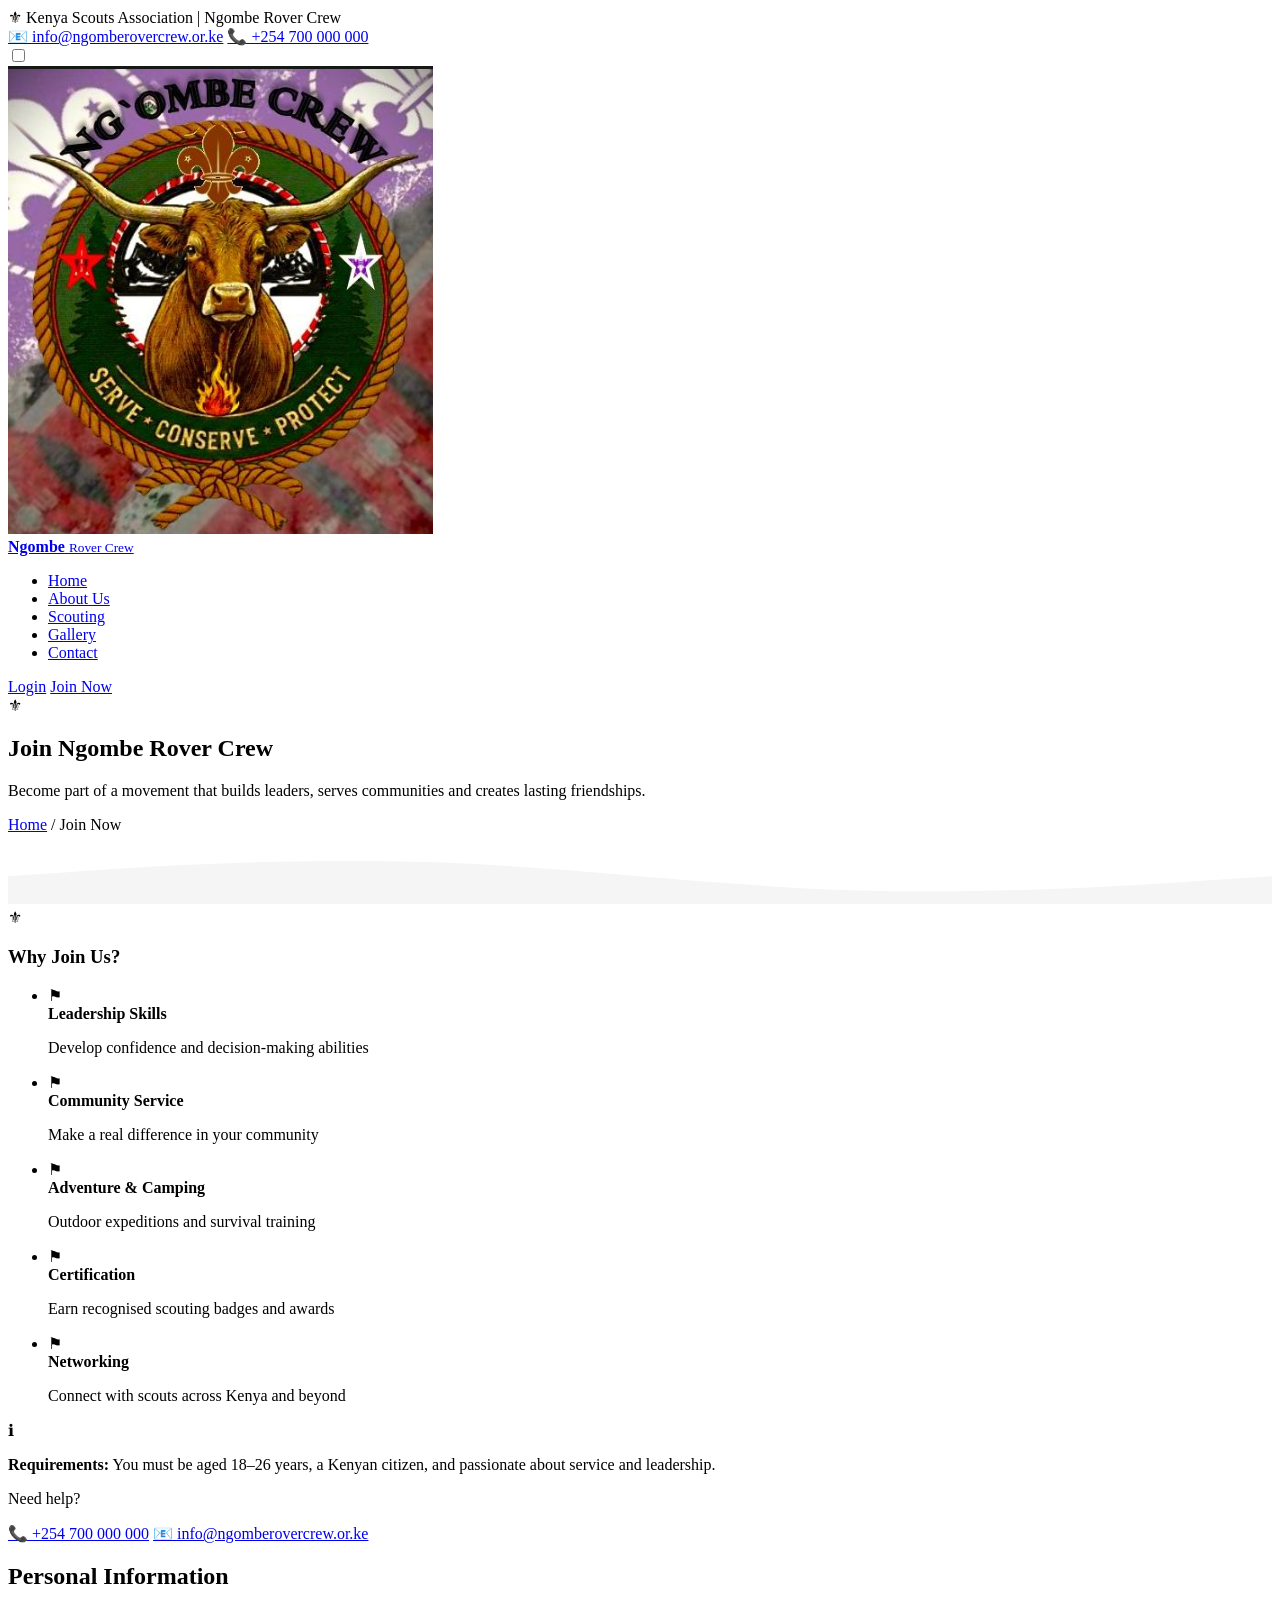
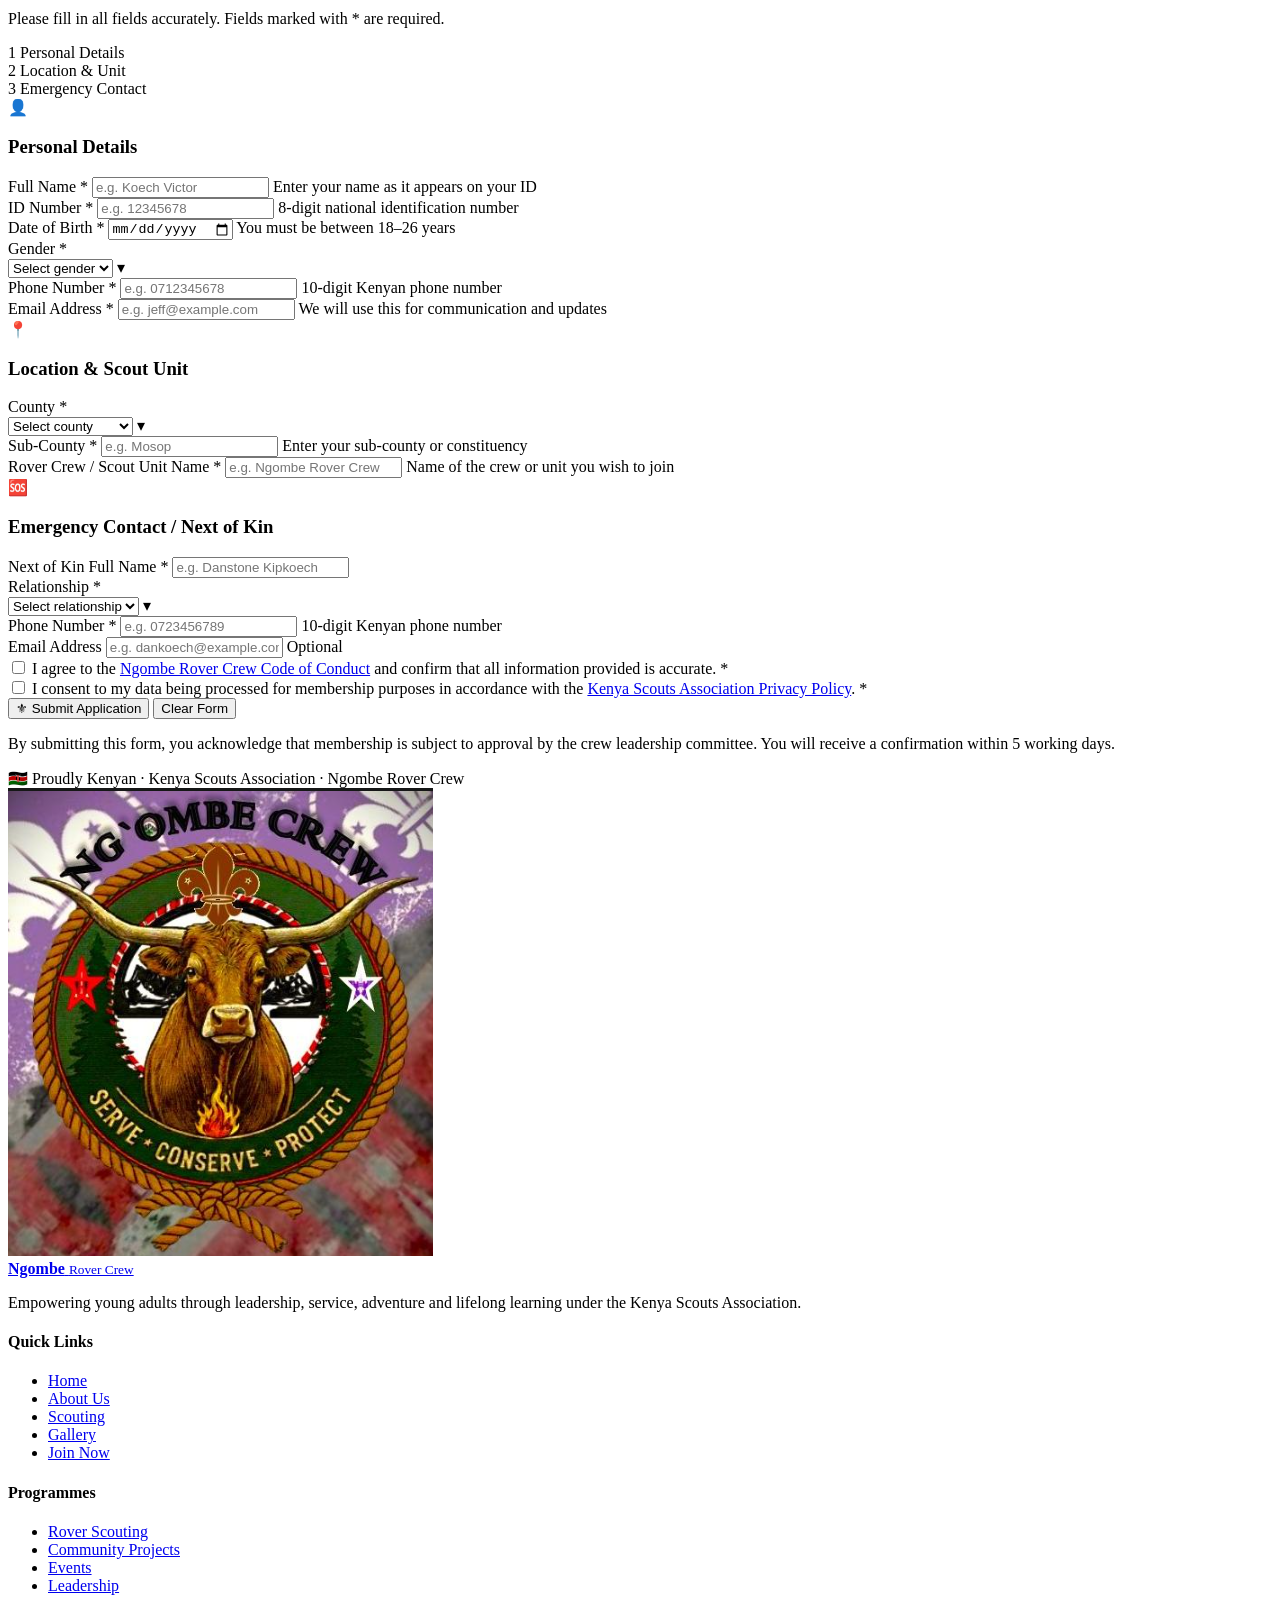
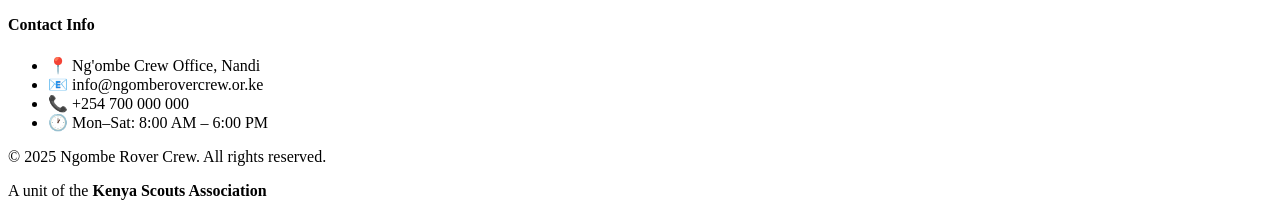
==== join.html @ de0a4962 "Added join page" ====
<!DOCTYPE html>
<html lang="en">
<head>
    <meta charset="UTF-8">
    <meta name="viewport" content="width=device-width, initial-scale=1.0">
    <title>Join Now — Ngombe Rover Crew</title>
    <link rel="stylesheet" href="join.css">
    <link rel="preconnect" href="https://fonts.googleapis.com">
    <link href="https://fonts.googleapis.com/css2?family=Merriweather:wght@400;700;900&family=Source+Sans+3:wght@300;400;500;600;700&display=swap" rel="stylesheet">
</head>
<body>

    <!-- ============ TOP BAR ============ -->
    <div class="top-bar">
        <div class="container top-bar-inner">
            <div class="top-bar-left">
                <span>⚜ Kenya Scouts Association</span>
                <span class="top-divider">|</span>
                <span>Ngombe Rover Crew</span>
            </div>
            <div class="top-bar-right">
                <a href="mailto:info@ngomberovercrew.or.ke">📧 info@ngomberovercrew.or.ke</a>
                <a href="tel:+254700000000">📞 +254 700 000 000</a>
            </div>
        </div>
    </div>

    <!-- ============ NAVIGATION ============ -->
    <input type="checkbox" id="menuToggle" class="menu-toggle-input" aria-hidden="true">
    <nav class="navbar">
        <div class="container nav-container">
            <a class="nav-brand" href="index.html">
                <div class="scout-crest">
                 <img src="image/logo.png" alt="Ngombe Rover Crew Logo">
         </div>
                <div class="logo-text">
                    <strong>Ngombe</strong>
                    <small>Rover Crew</small>
                </div>
            </a>
            <label for="menuToggle" class="menu-toggle" aria-label="Toggle menu">
                <span></span><span></span><span></span>
            </label>
            <ul class="nav-menu">
                <li><a href="index.html" class="nav-link">Home</a></li>
                <li><a href="index.html#about" class="nav-link">About Us</a></li>
                <li><a href="index.html#scouting" class="nav-link">Scouting</a></li>
                <li><a href="index.html#gallery" class="nav-link">Gallery</a></li>
                <li><a href="index.html#contact" class="nav-link">Contact</a></li>
            </ul>
            <div class="nav-actions">
                <a href="login.html" class="nav-link-text">Login</a>
                <a href="join.html" class="btn-join-nav">Join Now</a>
            </div>
        </div>
    </nav>

    <!-- ============ PAGE HEADER ============ -->
    <section class="page-header">
        <div class="page-header-bg"></div>
        <div class="page-header-overlay"></div>
        <div class="container page-header-content">
            <div class="page-header-crest">⚜</div>
            <h1>Join Ngombe Rover Crew</h1>
            <p>Become part of a movement that builds leaders, serves communities and creates lasting friendships.</p>
            <div class="page-breadcrumb">
                <a href="index.html">Home</a>
                <span>/</span>
                <span>Join Now</span>
            </div>
        </div>
        <div class="page-header-wave">
            <svg xmlns="http://www.w3.org/2000/svg" viewBox="0 0 1440 80" preserveAspectRatio="none">
                <path fill="#f5f5f5" d="M0,48L80,42.7C160,37,320,27,480,32C640,37,800,59,960,64C1120,69,1280,59,1360,53.3L1440,48L1440,80L1360,80C1280,80,1120,80,960,80C800,80,640,80,480,80C320,80,160,80,80,80L0,80Z"/>
            </svg>
        </div>
    </section>

    <!-- ============ JOIN FORM SECTION ============ -->
    <section class="join-section">
        <div class="container">
            <div class="join-layout">

                <!-- Left Sidebar -->
                <aside class="join-sidebar">
                    <div class="sidebar-card">
                        <div class="sidebar-crest">⚜</div>
                        <h3>Why Join Us?</h3>
                        <ul class="sidebar-benefits">
                            <li>
                                <span class="benefit-icon">⚑</span>
                                <div>
                                    <strong>Leadership Skills</strong>
                                    <p>Develop confidence and decision-making abilities</p>
                                </div>
                            </li>
                            <li>
                                <span class="benefit-icon">⚑</span>
                                <div>
                                    <strong>Community Service</strong>
                                    <p>Make a real difference in your community</p>
                                </div>
                            </li>
                            <li>
                                <span class="benefit-icon">⚑</span>
                                <div>
                                    <strong>Adventure & Camping</strong>
                                    <p>Outdoor expeditions and survival training</p>
                                </div>
                            </li>
                            <li>
                                <span class="benefit-icon">⚑</span>
                                <div>
                                    <strong>Certification</strong>
                                    <p>Earn recognised scouting badges and awards</p>
                                </div>
                            </li>
                            <li>
                                <span class="benefit-icon">⚑</span>
                                <div>
                                    <strong>Networking</strong>
                                    <p>Connect with scouts across Kenya and beyond</p>
                                </div>
                            </li>
                        </ul>
                    </div>

                    <div class="sidebar-notice">
                        <div class="notice-icon">ℹ</div>
                        <p><strong>Requirements:</strong> You must be aged 18–26 years, a Kenyan citizen, and passionate about service and leadership.</p>
                    </div>

                    <div class="sidebar-contact">
                        <p>Need help?</p>
                        <a href="tel:+254700000000" class="sidebar-phone">📞 +254 700 000 000</a>
                        <a href="mailto:info@ngomberovercrew.or.ke" class="sidebar-email">📧 info@ngomberovercrew.or.ke</a>
                    </div>
                </aside>

                <!-- Form -->
                <div class="join-form-wrapper">
                    <div class="form-card">
                        <div class="form-card-header">
                            <h2>Personal Information</h2>
                            <p>Please fill in all fields accurately. Fields marked with <span class="required-star">*</span> are required.</p>
                        </div>

                        <form class="join-form" action="#" method="post" novalidate>

                            <!-- Step Indicator -->
                            <div class="step-indicator">
                                <div class="step active">
                                    <span class="step-num">1</span>
                                    <span class="step-label">Personal Details</span>
                                </div>
                                <div class="step-line"></div>
                                <div class="step">
                                    <span class="step-num">2</span>
                                    <span class="step-label">Location & Unit</span>
                                </div>
                                <div class="step-line"></div>
                                <div class="step">
                                    <span class="step-num">3</span>
                                    <span class="step-label">Emergency Contact</span>
                                </div>
                            </div>

                            <!-- SECTION 1: Personal Details -->
                            <div class="form-section">
                                <div class="form-section-title">
                                    <span class="section-icon">👤</span>
                                    <h3>Personal Details</h3>
                                </div>

                                <div class="form-row">
                                    <div class="form-group full-width">
                                        <label for="fullName">Full Name <span class="required-star">*</span></label>
                                        <input type="text" id="fullName" name="fullName" placeholder="e.g. Koech Victor" required>
                                        <span class="form-hint">Enter your name as it appears on your ID</span>
                                    </div>
                                </div>

                                <div class="form-row">
                                    <div class="form-group">
                                        <label for="idNumber">ID Number <span class="required-star">*</span></label>
                                        <input type="text" id="idNumber" name="idNumber" placeholder="e.g. 12345678" required maxlength="8" pattern="[0-9]{8}">
                                        <span class="form-hint">8-digit national identification number</span>
                                    </div>
                                    <div class="form-group">
                                        <label for="dateOfBirth">Date of Birth <span class="required-star">*</span></label>
                                        <input type="date" id="dateOfBirth" name="dateOfBirth" required>
                                        <span class="form-hint">You must be between 18–26 years</span>
                                    </div>
                                </div>

                                <div class="form-row">
                                    <div class="form-group">
                                        <label for="gender">Gender <span class="required-star">*</span></label>
                                        <div class="select-wrapper">
                                            <select id="gender" name="gender" required>
                                                <option value="" disabled selected>Select gender</option>
                                                <option value="male">Male</option>
                                                <option value="female">Female</option>
                                            </select>
                                            <span class="select-arrow">▾</span>
                                        </div>
                                    </div>
                                    <div class="form-group">
                                        <label for="phone">Phone Number <span class="required-star">*</span></label>
                                        <input type="tel" id="phone" name="phone" placeholder="e.g. 0712345678" required pattern="0[0-9]{9}">
                                        <span class="form-hint">10-digit Kenyan phone number</span>
                                    </div>
                                </div>

                                <div class="form-row">
                                    <div class="form-group full-width">
                                        <label for="email">Email Address <span class="required-star">*</span></label>
                                        <input type="email" id="email" name="email" placeholder="e.g. jeff@example.com" required>
                                        <span class="form-hint">We will use this for communication and updates</span>
                                    </div>
                                </div>
                            </div>

                            <!-- SECTION 2: Location & Unit -->
                            <div class="form-section">
                                <div class="form-section-title">
                                    <span class="section-icon">📍</span>
                                    <h3>Location & Scout Unit</h3>
                                </div>

                                <div class="form-row">
                                    <div class="form-group">
                                        <label for="county">County <span class="required-star">*</span></label>
                                        <div class="select-wrapper">
                                            <select id="county" name="county" required>
                                                <option value="" disabled selected>Select county</option>
                                                <option value="nairobi">Nairobi</option>
                                                <option value="kiambu">Kiambu</option>
                                                <option value="nakuru">Nakuru</option>
                                                <option value="mombasa">Mombasa</option>
                                                <option value="kisumu">Kisumu</option>
                                                <option value="uasin-gishu">Uasin Gishu</option>
                                                <option value="machakos">Machakos</option>
                                                <option value="kakamega">Kakamega</option>
                                                <option value="meru">Meru</option>
                                                <option value="nyeri">Nyeri</option>
                                                <option value="muranga">Murang'a</option>
                                                <option value="kirinyaga">Kirinyaga</option>
                                                <option value="embu">Embu</option>
                                                <option value="tharaka-nithi">Tharaka-Nithi</option>
                                                <option value="kitui">Kitui</option>
                                                <option value="makueni">Makueni</option>
                                                <option value="kajiado">Kajiado</option>
                                                <option value="laikipia">Laikipia</option>
                                                <option value="nandi">Nandi</option>
                                                <option value="bomet">Bomet</option>
                                                <option value="kericho">Kericho</option>
                                                <option value="bungoma">Bungoma</option>
                                                <option value="trans-nzoia">Trans Nzoia</option>
                                                <option value="nyamira">Nyamira</option>
                                                <option value="kisii">Kisii</option>
                                                <option value="homa-bay">Homa Bay</option>
                                                <option value="migori">Migori</option>
                                                <option value="siaya">Siaya</option>
                                                <option value="busia">Busia</option>
                                                <option value="vihiga">Vihiga</option>
                                                <option value="west-pokot">West Pokot</option>
                                                <option value="samburu">Samburu</option>
                                                <option value="turkana">Turkana</option>
                                                <option value="marsabit">Marsabit</option>
                                                <option value="isiolo">Isiolo</option>
                                                <option value="garissa">Garissa</option>
                                                <option value="wajir">Wajir</option>
                                                <option value="mandera">Mandera</option>
                                                <option value="lamu">Lamu</option>
                                                <option value="tana-river">Tana River</option>
                                                <option value="kilifi">Kilifi</option>
                                                <option value="kwale">Kwale</option>
                                                <option value="taita-taveta">Taita-Taveta</option>
                                                <option value="narok">Narok</option>
                                                <option value="kwen">Kwen</option>
                                                <option value="elgeyo-marakwet">Elgeyo-Marakwet</option>
                                                <option value="nyandarua">Nyandarua</option>
                                                <option value="baringo">Baringo</option>
                                            </select>
                                            <span class="select-arrow">▾</span>
                                        </div>
                                    </div>
                                    <div class="form-group">
                                        <label for="subCounty">Sub-County <span class="required-star">*</span></label>
                                        <input type="text" id="subCounty" name="subCounty" placeholder="e.g. Mosop" required>
                                        <span class="form-hint">Enter your sub-county or constituency</span>
                                    </div>
                                </div>

                                <div class="form-row">
                                    <div class="form-group full-width">
                                        <label for="crewName">Rover Crew / Scout Unit Name <span class="required-star">*</span></label>
                                        <input type="text" id="crewName" name="crewName" placeholder="e.g. Ngombe Rover Crew" required>
                                        <span class="form-hint">Name of the crew or unit you wish to join</span>
                                    </div>
                                </div>
                            </div>

                            <!-- SECTION 3: Emergency Contact -->
                            <div class="form-section">
                                <div class="form-section-title">
                                    <span class="section-icon">🆘</span>
                                    <h3>Emergency Contact / Next of Kin</h3>
                                </div>

                                <div class="form-row">
                                    <div class="form-group">
                                        <label for="kinName">Next of Kin Full Name <span class="required-star">*</span></label>
                                        <input type="text" id="kinName" name="kinName" placeholder="e.g. Danstone Kipkoech" required>
                                    </div>
                                    <div class="form-group">
                                        <label for="kinRelationship">Relationship <span class="required-star">*</span></label>
                                        <div class="select-wrapper">
                                            <select id="kinRelationship" name="kinRelationship" required>
                                                <option value="" disabled selected>Select relationship</option>
                                                <option value="parent">Parent</option>
                                                <option value="spouse">Spouse</option>
                                                <option value="sibling">Sibling</option>
                                                <option value="guardian">Guardian</option>
                                                <option value="other">Other</option>
                                            </select>
                                            <span class="select-arrow">▾</span>
                                        </div>
                                    </div>
                                </div>

                                <div class="form-row">
                                    <div class="form-group">
                                        <label for="kinPhone">Phone Number <span class="required-star">*</span></label>
                                        <input type="tel" id="kinPhone" name="kinPhone" placeholder="e.g. 0723456789" required pattern="0[0-9]{9}">
                                        <span class="form-hint">10-digit Kenyan phone number</span>
                                    </div>
                                    <div class="form-group">
                                        <label for="kinEmail">Email Address</label>
                                        <input type="email" id="kinEmail" name="kinEmail" placeholder="e.g. dankoech@example.com (optional)">
                                        <span class="form-hint">Optional</span>
                                    </div>
                                </div>
                            </div>

                            <!-- Terms & Submit -->
                            <div class="form-section form-footer-section">
                                <div class="form-terms">
                                    <label class="checkbox-label">
                                        <input type="checkbox" name="terms" required class="checkbox-input">
                                        <span class="checkbox-custom"></span>
                                        <span class="checkbox-text">I agree to the <a href="#" class="terms-link">Ngombe Rover Crew Code of Conduct</a> and confirm that all information provided is accurate. <span class="required-star">*</span></span>
                                    </label>
                                </div>

                                <div class="form-terms">
                                    <label class="checkbox-label">
                                        <input type="checkbox" name="consent" required class="checkbox-input">
                                        <span class="checkbox-custom"></span>
                                        <span class="checkbox-text">I consent to my data being processed for membership purposes in accordance with the <a href="#" class="terms-link">Kenya Scouts Association Privacy Policy</a>. <span class="required-star">*</span></span>
                                    </label>
                                </div>

                                <div class="form-submit-row">
                                    <button type="submit" class="btn-submit">
                                        <span class="submit-icon">⚜</span>
                                        Submit Application
                                    </button>
                                    <button type="reset" class="btn-reset">Clear Form</button>
                                </div>

                                <p class="form-disclaimer">By submitting this form, you acknowledge that membership is subject to approval by the crew leadership committee. You will receive a confirmation within 5 working days.</p>
                            </div>

                        </form>
                    </div>
                </div>

            </div>
        </div>
    </section>

    <!-- ============ FOOTER ============ -->
    <footer class="footer">
        <div class="footer-top-bar">
            <div class="container footer-kenya-bar">
                <span>🇰🇪</span>
                <span>Proudly Kenyan · Kenya Scouts Association · Ngombe Rover Crew</span>
            </div>
        </div>
        <div class="container">
            <div class="footer-grid">
                <div class="footer-about">
                    <a class="nav-brand" href="index.html">
                        <div class="scout-crest">
                 <img src="image/logo.png" alt="Ngombe Rover Crew Logo">
            </div>
                        <div class="logo-text">
                            <strong>Ngombe</strong>
                            <small>Rover Crew</small>
                        </div>
                    </a>
                    <p>Empowering young adults through leadership, service, adventure and lifelong learning under the Kenya Scouts Association.</p>
                </div>
                <div class="footer-col">
                    <h4>Quick Links</h4>
                    <ul>
                        <li><a href="index.html">Home</a></li>
                        <li><a href="index.html#about">About Us</a></li>
                        <li><a href="index.html#scouting">Scouting</a></li>
                        <li><a href="index.html#gallery">Gallery</a></li>
                        <li><a href="join.html">Join Now</a></li>
                    </ul>
                </div>
                <div class="footer-col">
                    <h4>Programmes</h4>
                    <ul>
                        <li><a href="index.html#scouting">Rover Scouting</a></li>
                        <li><a href="index.html#projects">Community Projects</a></li>
                        <li><a href="index.html#events">Events</a></li>
                        <li><a href="index.html#leaders">Leadership</a></li>
                    </ul>
                </div>
                <div class="footer-col">
                    <h4>Contact Info</h4>
                    <ul class="footer-contact-list">
                        <li>📍 Ng'ombe Crew Office, Nandi</li>
                        <li>📧 info@ngomberovercrew.or.ke</li>
                        <li>📞 +254 700 000 000</li>
                        <li>🕐 Mon–Sat: 8:00 AM – 6:00 PM</li>
                    </ul>
                </div>
            </div>
        </div>
        <div class="footer-bottom">
            <div class="container footer-bottom-inner">
                <p>© 2025 Ngombe Rover Crew. All rights reserved.</p>
                <p>A unit of the <strong>Kenya Scouts Association</strong></p>
            </div>
        </div>
    </footer>

</body>
</html>
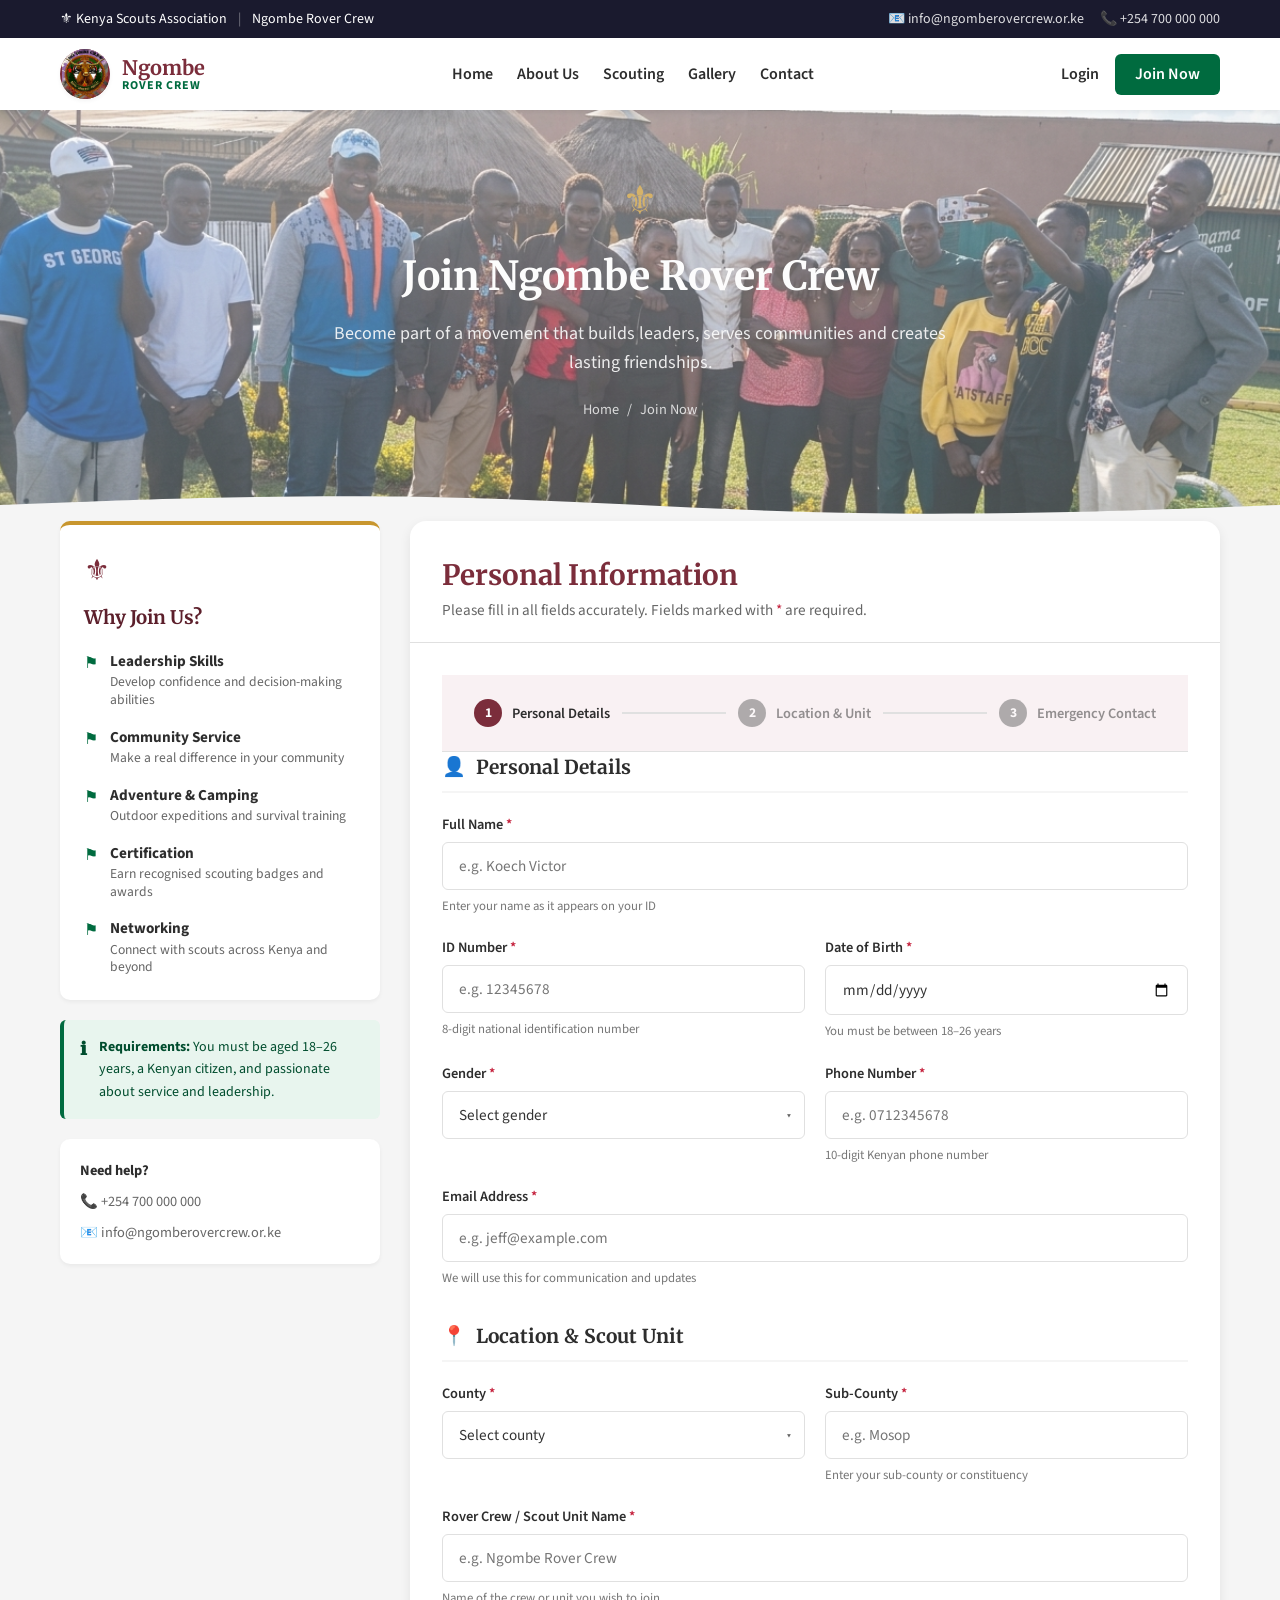
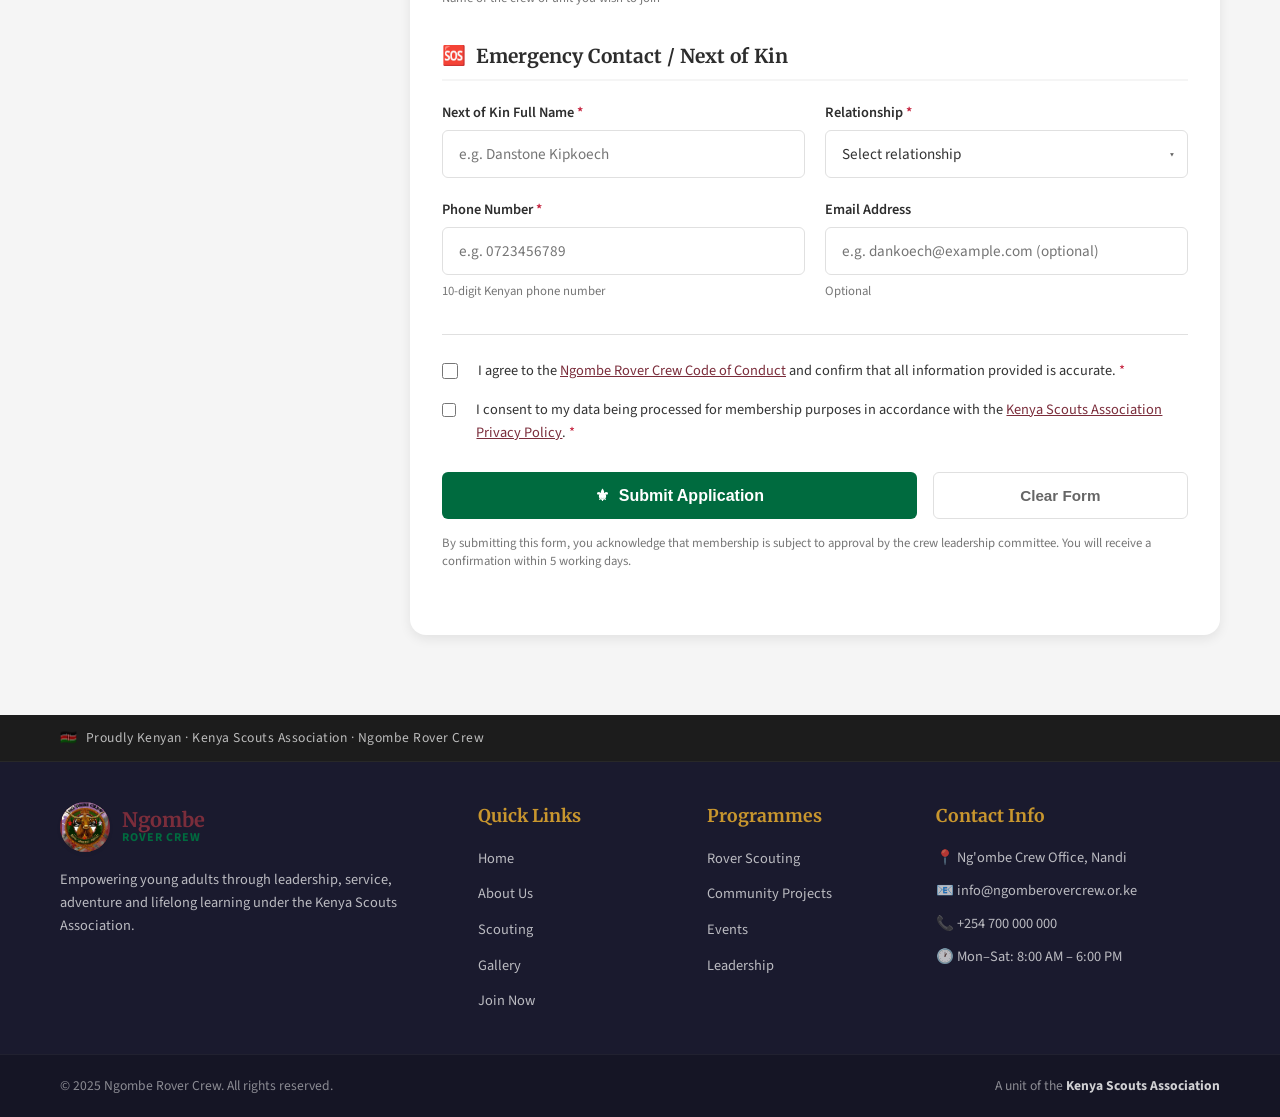
==== commit dd17360c: "Updated join.html page" ====
--- a/join.html
+++ b/join.html
@@ -66,7 +66,7 @@
             <div class="page-breadcrumb">
                 <a href="index.html">Home</a>
                 <span>/</span>
-                <span>Join Now</span>
+                <a href="join.html">Join Now</a>
             </div>
         </div>
         <div class="page-header-wave">
@@ -350,7 +350,7 @@
                                     <label class="checkbox-label">
                                         <input type="checkbox" name="terms" required class="checkbox-input">
                                         <span class="checkbox-custom"></span>
-                                        <span class="checkbox-text">I agree to the <a href="#" class="terms-link">Ngombe Rover Crew Code of Conduct</a> and confirm that all information provided is accurate. <span class="required-star">*</span></span>
+                                        <span class="checkbox-text">I agree to the <a href="policy.html" class="terms-link">Ngombe Rover Crew Code of Conduct</a> and confirm that all information provided is accurate. <span class="required-star">*</span></span>
                                     </label>
                                 </div>
 
@@ -358,7 +358,7 @@
                                     <label class="checkbox-label">
                                         <input type="checkbox" name="consent" required class="checkbox-input">
                                         <span class="checkbox-custom"></span>
-                                        <span class="checkbox-text">I consent to my data being processed for membership purposes in accordance with the <a href="#" class="terms-link">Kenya Scouts Association Privacy Policy</a>. <span class="required-star">*</span></span>
+                                        <span class="checkbox-text">I consent to my data being processed for membership purposes in accordance with the <a href="https://kenyascouts.org/policies/" target="_blank" class="terms-link">Kenya Scouts Association Privacy Policy</a>. <span class="required-star">*</span></span>
                                     </label>
                                 </div>
 
--- a/join.css
+++ b/join.css
@@ -0,0 +1,859 @@
+/* ==========================================================================
+   COLOR TOKENS & DESIGN SYSTEM
+   ========================================================================== */
+:root {
+    --ksa-maroon:       #7B2D3B;
+    --ksa-maroon-dark:  #5C1F2B;
+    --ksa-maroon-light: #F9F1F3;
+    --ksa-green:        #006B3F;
+    --ksa-green-dark:   #004D2E;
+    --ksa-green-light:  #E8F5EE;
+    --ksa-gold:         #C8962E;
+    --ksa-gold-light:   #FDF6E8;
+    --ksa-red:          #C41E3A;
+    --ksa-navy:         #1A1A2E;
+    --ksa-black:        #1C1C1C;
+    --ksa-dark:         #2D2D2D;
+    --ksa-text:         #333333;
+    --ksa-muted:        #666666;
+    --ksa-light:        #777777;
+    --ksa-border:       #E0E0E0;
+    --ksa-bg-light:     #F5F5F5;
+    --ksa-white:        #FFFFFF;
+    --font-heading:     'Merriweather', Georgia, 'Times New Roman', serif;
+    --font-body:        'Source Sans 3', 'Segoe UI', Tahoma, sans-serif;
+    
+    --shadow-sm: 0 2px 4px rgba(0,0,0,0.05);
+    --shadow-md: 0 4px 12px rgba(0,0,0,0.08);
+    --shadow-lg: 0 8px 24px rgba(0,0,0,0.12);
+    --radius-sm: 6px;
+    --radius-md: 10px;
+    --radius-lg: 16px;
+    --transition: all 0.25s ease-in-out;
+}
+
+/* ==========================================================================
+   RESET & BASE STYLES
+   ========================================================================== */
+*, *::before, *::after {
+    box-sizing: border-box;
+    margin: 0;
+    padding: 0;
+}
+
+html {
+    scroll-behavior: smooth;
+}
+
+body {
+    font-family: var(--font-body);
+    font-size: 16px;
+    line-height: 1.6;
+    color: var(--ksa-text);
+    background-color: var(--ksa-bg-light);
+    -webkit-font-smoothing: antialiased;
+}
+
+a {
+    color: var(--ksa-green);
+    text-decoration: none;
+    transition: var(--transition);
+}
+
+a:hover {
+    color: var(--ksa-green-dark);
+}
+
+.container {
+    width: 100%;
+    max-width: 1200px;
+    margin: 0 auto;
+    padding: 0 20px;
+}
+
+/* ==========================================================================
+   TOP BAR
+   ========================================================================== */
+.top-bar {
+    background-color: var(--ksa-navy);
+    color: var(--ksa-white);
+    font-size: 0.875rem;
+    padding: 8px 0;
+}
+
+.top-bar-inner {
+    display: flex;
+    justify-content: space-between;
+    align-items: center;
+    flex-wrap: wrap;
+    gap: 10px;
+}
+
+.top-bar-left span {
+    display: inline-flex;
+    align-items: center;
+    gap: 6px;
+}
+
+.top-divider {
+    margin: 0 8px;
+    opacity: 0.4;
+}
+
+.top-bar-right {
+    display: flex;
+    gap: 16px;
+}
+
+.top-bar-right a {
+    color: rgba(255, 255, 255, 0.85);
+}
+
+.top-bar-right a:hover {
+    color: var(--ksa-gold);
+}
+
+/* ==========================================================================
+   NAVIGATION BAR
+   ========================================================================== */
+.menu-toggle-input {
+    display: none;
+}
+
+.navbar {
+    background-color: var(--ksa-white);
+    box-shadow: var(--shadow-sm);
+    position: sticky;
+    top: 0;
+    z-index: 1000;
+}
+
+.nav-container {
+    display: flex;
+    align-items: center;
+    justify-content: space-between;
+    height: 72px;
+}
+
+.nav-brand {
+    display: flex;
+    align-items: center;
+    gap: 12px;
+}
+
+.scout-crest {
+    width: 42px;
+    height: 42px;
+    background-color: var(--ksa-maroon);
+    color: var(--ksa-gold);
+    border-radius: 50%;
+    display: flex;
+    align-items: center;
+    justify-content: center;
+    font-size: 1.4rem;
+    box-shadow: var(--shadow-sm);
+}
+
+.logo-text {
+    display: flex;
+    flex-direction: column;
+    line-height: 1.1;
+}
+
+.logo-text strong {
+    font-family: var(--font-heading);
+    font-size: 1.25rem;
+    color: var(--ksa-maroon);
+}
+
+.logo-text small {
+    font-size: 0.75rem;
+    letter-spacing: 1px;
+    text-transform: uppercase;
+    color: var(--ksa-green);
+    font-weight: 700;
+}
+
+.nav-menu {
+    display: flex;
+    list-style: none;
+    gap: 24px;
+}
+
+.nav-link {
+    color: var(--ksa-dark);
+    font-weight: 600;
+    padding: 8px 0;
+    position: relative;
+}
+
+.nav-link::after {
+    content: '';
+    position: absolute;
+    bottom: 0;
+    left: 0;
+    width: 0%;
+    height: 2px;
+    background-color: var(--ksa-green);
+    transition: var(--transition);
+}
+
+.nav-link:hover {
+    color: var(--ksa-green);
+}
+
+.nav-link:hover::after {
+    width: 100%;
+}
+
+.nav-actions {
+    display: flex;
+    align-items: center;
+    gap: 16px;
+}
+
+.nav-link-text {
+    font-weight: 600;
+    color: var(--ksa-dark);
+}
+
+.btn-join-nav {
+    background-color: var(--ksa-green);
+    color: var(--ksa-white) !important;
+    padding: 8px 20px;
+    border-radius: var(--radius-sm);
+    font-weight: 600;
+}
+
+.btn-join-nav:hover {
+    background-color: var(--ksa-green-dark);
+}
+
+.menu-toggle {
+    display: none;
+    flex-direction: column;
+    gap: 5px;
+    cursor: pointer;
+}
+
+.menu-toggle span {
+    width: 25px;
+    height: 3px;
+    background-color: var(--ksa-dark);
+    border-radius: 2px;
+}
+
+/* logo */
+.scout-crest {
+    width: 50px;
+    height: 50px;
+    display: flex;
+    align-items: center;
+    justify-content: center;
+    overflow: hidden;
+}
+
+.scout-crest img {
+    width: 100%;
+    height: 100%;
+    object-fit: contain;
+}
+
+
+/* ==========================================================================
+   PAGE HEADER
+   ========================================================================== */
+.page-header {
+    position: relative;
+     background: url('image/group.png') center/cover no-repeat; /*linear-gradient(135deg, var(--ksa-maroon-dark) 0%, var(--ksa-maroon) 100%);  */
+    opacity: 0.7;
+    color: var(--ksa-white);
+    padding: 60px 0 100px;
+    text-align: center;
+    overflow: hidden;
+}
+
+.page-header-crest {
+    font-size: 2.5rem;
+    color: var(--ksa-gold);
+    margin-bottom: 10px;
+}
+
+.page-header h1 {
+    font-family: var(--font-heading);
+    font-size: 2.5rem;
+    margin-bottom: 12px;
+}
+
+.page-header p {
+    font-size: 1.125rem;
+    max-width: 650px;
+    margin: 0 auto 20px;
+    opacity: 0.9;
+}
+
+.page-breadcrumb {
+    display: flex;
+    justify-content: center;
+    gap: 8px;
+    font-size: 0.9rem;
+    opacity: 0.8;
+}
+
+.page-breadcrumb a {
+    color: var(--ksa-white);
+}
+
+.page-breadcrumb   :hover{
+    /* text-decoration: underline; */
+    background: var(--ksa-green-dark);
+    border-radius: 4px;
+    border: 10px;
+    
+}
+
+.page-breadcrumb :active{
+    transform: scale(0.89);
+}
+
+.page-header-wave {
+    position: absolute;
+    bottom: 0;
+    left: 0;
+    width: 100%;
+    line-height: 0;
+}
+
+.page-header-wave svg {
+    width: 100%;
+    height: 40px;
+}
+
+/* ==========================================================================
+   JOIN FORM SECTION & LAYOUT
+   ========================================================================== */
+.join-section {
+    padding: 40px 0 80px;
+    margin-top: -40px;
+    position: relative;
+    z-index: 10;
+}
+
+.join-layout {
+    display: grid;
+    grid-template-columns: 320px 1fr;
+    gap: 30px;
+    align-items: start;
+}
+
+/* Sidebar Styles */
+.join-sidebar {
+    display: flex;
+    flex-direction: column;
+    gap: 20px;
+}
+
+.sidebar-card {
+    background-color: var(--ksa-white);
+    padding: 24px;
+    border-radius: var(--radius-md);
+    box-shadow: var(--shadow-sm);
+    border-top: 4px solid var(--ksa-gold);
+}
+
+.sidebar-crest {
+    font-size: 1.8rem;
+    color: var(--ksa-maroon);
+    margin-bottom: 8px;
+}
+
+.sidebar-card h3 {
+    font-family: var(--font-heading);
+    color: var(--ksa-maroon-dark);
+    margin-bottom: 16px;
+}
+
+.sidebar-benefits {
+    list-style: none;
+    display: flex;
+    flex-direction: column;
+    gap: 16px;
+}
+
+.sidebar-benefits li {
+    display: flex;
+    gap: 12px;
+}
+
+.benefit-icon {
+    color: var(--ksa-green);
+    font-size: 1rem;
+    margin-top: 2px;
+}
+
+.sidebar-benefits strong {
+    display: block;
+    font-size: 0.95rem;
+    color: var(--ksa-dark);
+}
+
+.sidebar-benefits p {
+    font-size: 0.85rem;
+    color: var(--ksa-muted);
+    line-height: 1.3;
+}
+
+.sidebar-notice {
+    background-color: var(--ksa-green-light);
+    border-left: 4px solid var(--ksa-green);
+    padding: 16px;
+    border-radius: var(--radius-sm);
+    display: flex;
+    gap: 12px;
+    font-size: 0.875rem;
+    color: var(--ksa-green-dark);
+}
+
+.notice-icon {
+    font-weight: bold;
+    font-size: 1.1rem;
+}
+
+.sidebar-contact {
+    background-color: var(--ksa-white);
+    padding: 20px;
+    border-radius: var(--radius-md);
+    box-shadow: var(--shadow-sm);
+    font-size: 0.9rem;
+    display: flex;
+    flex-direction: column;
+    gap: 8px;
+}
+
+.sidebar-contact p {
+    font-weight: 700;
+    color: var(--ksa-dark);
+}
+
+.sidebar-phone, .sidebar-email {
+    color: var(--ksa-muted);
+}
+
+.sidebar-phone:hover, .sidebar-email:hover {
+    color: var(--ksa-green);
+}
+
+/* Form Container */
+.join-form-wrapper {
+    background: var(--ksa-white);
+    border-radius: var(--radius-lg);
+    box-shadow: var(--shadow-md);
+    overflow: hidden;
+}
+
+.form-card-header {
+    padding: 32px 32px 20px;
+    border-bottom: 1px solid var(--ksa-border);
+}
+
+.form-card-header h2 {
+    font-family: var(--font-heading);
+    color: var(--ksa-maroon);
+    font-size: 1.75rem;
+}
+
+.form-card-header p {
+    color: var(--ksa-muted);
+    font-size: 0.95rem;
+}
+
+.required-star {
+    color: var(--ksa-red);
+}
+
+/* Step Indicator */
+.step-indicator {
+    display: flex;
+    align-items: center;
+    justify-content: space-between;
+    padding: 24px 32px;
+    background-color: var(--ksa-maroon-light);
+    border-bottom: 1px solid var(--ksa-border);
+}
+
+.step {
+    display: flex;
+    align-items: center;
+    gap: 10px;
+    opacity: 0.5;
+}
+
+.step.active {
+    opacity: 1;
+}
+
+.step-num {
+    width: 28px;
+    height: 28px;
+    border-radius: 50%;
+    background-color: var(--ksa-muted);
+    color: var(--ksa-white);
+    display: flex;
+    align-items: center;
+    justify-content: center;
+    font-weight: bold;
+    font-size: 0.85rem;
+}
+
+.step.active .step-num {
+    background-color: var(--ksa-maroon);
+}
+
+.step-label {
+    font-weight: 600;
+    font-size: 0.9rem;
+    color: var(--ksa-dark);
+}
+
+.step-line {
+    flex: 1;
+    height: 2px;
+    background-color: var(--ksa-border);
+    margin: 0 12px;
+}
+
+/* Form Fields */
+.join-form {
+    padding: 32px;
+}
+
+.form-section {
+    margin-bottom: 32px;
+}
+
+.form-section-title {
+    display: flex;
+    align-items: center;
+    gap: 10px;
+    margin-bottom: 20px;
+    padding-bottom: 8px;
+    border-bottom: 2px solid var(--ksa-bg-light);
+}
+
+.section-icon {
+    font-size: 1.2rem;
+}
+
+.form-section-title h3 {
+    font-family: var(--font-heading);
+    font-size: 1.2rem;
+    color: var(--ksa-dark);
+}
+
+.form-row {
+    display: grid;
+    grid-template-columns: 1fr 1fr;
+    gap: 20px;
+    margin-bottom: 20px;
+}
+
+.form-group {
+    display: flex;
+    flex-direction: column;
+    gap: 6px;
+}
+
+.form-group.full-width {
+    grid-column: span 2;
+}
+
+.form-group label {
+    font-weight: 600;
+    font-size: 0.9rem;
+    color: var(--ksa-dark);
+}
+
+.form-group input[type="text"],
+.form-group input[type="email"],
+.form-group input[type="tel"],
+.form-group input[type="date"],
+.select-wrapper select {
+    width: 100%;
+    padding: 12px 16px;
+    border: 1px solid var(--ksa-border);
+    border-radius: var(--radius-sm);
+    font-family: var(--font-body);
+    font-size: 0.95rem;
+    color: var(--ksa-text);
+    background-color: var(--ksa-white);
+    transition: var(--transition);
+}
+
+.form-group input:focus,
+.select-wrapper select:focus {
+    outline: none;
+    border-color: var(--ksa-green);
+    box-shadow: 0 0 0 3px rgba(0, 107, 63, 0.15);
+}
+
+.form-hint {
+    font-size: 0.8rem;
+    color: var(--ksa-light);
+}
+
+/* Select Box Customization */
+.select-wrapper {
+    position: relative;
+}
+
+.select-wrapper select {
+    appearance: none;
+    -webkit-appearance: none;
+    cursor: pointer;
+}
+
+.select-arrow {
+    position: absolute;
+    right: 14px;
+    top: 50%;
+    transform: translateY(-50%);
+    pointer-events: none;
+    color: var(--ksa-muted);
+    font-size: 0.8rem;
+}
+
+/* Checkboxes & Terms */
+.form-footer-section {
+    border-top: 1px solid var(--ksa-border);
+    padding-top: 24px;
+}
+
+.form-terms {
+    margin-bottom: 16px;
+}
+
+.checkbox-label {
+    display: flex;
+    align-items: flex-start;
+    gap: 10px;
+    cursor: pointer;
+    font-size: 0.9rem;
+    color: var(--ksa-text);
+}
+
+.checkbox-input {
+    margin-top: 4px;
+    accent-color: var(--ksa-green);
+    width: 16px;
+    height: 16px;
+}
+
+.terms-link {
+    color: var(--ksa-maroon);
+    text-decoration: underline;
+}
+
+/* Submit Buttons */
+.form-submit-row {
+    display: flex;
+    gap: 16px;
+    margin-top: 28px;
+    margin-bottom: 16px;
+}
+
+.btn-submit {
+    flex: 2;
+    background-color: var(--ksa-green);
+    color: var(--ksa-white);
+    border: none;
+    padding: 14px 24px;
+    font-size: 1rem;
+    font-weight: 700;
+    border-radius: var(--radius-sm);
+    cursor: pointer;
+    display: inline-flex;
+    align-items: center;
+    justify-content: center;
+    gap: 10px;
+    transition: var(--transition);
+}
+
+.btn-submit:hover {
+    background-color: var(--ksa-green-dark);
+    box-shadow: var(--shadow-sm);
+}
+
+.btn-reset {
+    flex: 1;
+    background-color: transparent;
+    color: var(--ksa-muted);
+    border: 1px solid var(--ksa-border);
+    padding: 14px 20px;
+    font-size: 0.95rem;
+    font-weight: 600;
+    border-radius: var(--radius-sm);
+    cursor: pointer;
+    transition: var(--transition);
+}
+
+.btn-reset:hover {
+    background-color: var(--ksa-bg-light);
+    color: var(--ksa-dark);
+}
+
+.form-disclaimer {
+    font-size: 0.8rem;
+    color: var(--ksa-light);
+    line-height: 1.4;
+}
+
+/* ==========================================================================
+   FOOTER
+   ========================================================================== */
+.footer {
+    background-color: var(--ksa-navy);
+    color: var(--ksa-white);
+    padding-top: 0;
+}
+
+.footer-top-bar {
+    background-color: var(--ksa-black);
+    padding: 12px 0;
+    border-bottom: 1px solid rgba(255, 255, 255, 0.05);
+    margin-bottom: 40px;
+}
+
+.footer-kenya-bar {
+    display: flex;
+    align-items: center;
+    gap: 8px;
+    font-size: 0.85rem;
+    letter-spacing: 0.5px;
+    color: rgba(255, 255, 255, 0.7);
+}
+
+.footer-grid {
+    display: grid;
+    grid-template-columns: 2fr 1fr 1fr 1.5fr;
+    gap: 40px;
+    margin-bottom: 40px;
+}
+
+.footer-about p {
+    color: rgba(255, 255, 255, 0.7);
+    font-size: 0.9rem;
+    margin-top: 16px;
+}
+
+.footer-col h4 {
+    font-family: var(--font-heading);
+    color: var(--ksa-gold);
+    font-size: 1.1rem;
+    margin-bottom: 16px;
+}
+
+.footer-col ul {
+    list-style: none;
+    display: flex;
+    flex-direction: column;
+    gap: 10px;
+}
+
+.footer-col a {
+    color: rgba(255, 255, 255, 0.7);
+    font-size: 0.9rem;
+}
+
+.footer-col a:hover {
+    color: var(--ksa-white);
+    padding-left: 4px;
+}
+
+.footer-contact-list li {
+    font-size: 0.9rem;
+    color: rgba(255, 255, 255, 0.7);
+}
+
+.footer-bottom {
+    background-color: rgba(0, 0, 0, 0.2);
+    padding: 20px 0;
+    font-size: 0.85rem;
+    border-top: 1px solid rgba(255, 255, 255, 0.05);
+}
+
+.footer-bottom-inner {
+    display: flex;
+    justify-content: space-between;
+    color: rgba(255, 255, 255, 0.5);
+}
+
+.footer-bottom strong {
+    color: rgba(255, 255, 255, 0.8);
+}
+
+/* ==========================================================================
+   RESPONSIVE DESIGN
+   ========================================================================== */
+@media (max-width: 992px) {
+    .join-layout {
+        grid-template-columns: 1fr;
+    }
+
+    .footer-grid {
+        grid-template-columns: 1fr 1fr;
+    }
+}
+
+@media (max-width: 768px) {
+    .top-bar {
+        display: none;
+    }
+
+    .menu-toggle {
+        display: flex;
+    }
+
+    .nav-menu, .nav-actions {
+        display: none;
+    }
+
+    /* Mobile Menu Drawer Toggle */
+    .menu-toggle-input:checked ~ .navbar .nav-menu {
+        display: flex;
+        flex-direction: column;
+        position: absolute;
+        top: 72px;
+        left: 0;
+        width: 100%;
+        background-color: var(--ksa-white);
+        padding: 20px;
+        box-shadow: var(--shadow-md);
+        border-top: 1px solid var(--ksa-border);
+    }
+
+    .form-row {
+        grid-template-columns: 1fr;
+    }
+
+    .form-group.full-width {
+        grid-column: span 1;
+    }
+
+    .step-label {
+        display: none;
+    }
+
+    .form-card-header, .join-form {
+        padding: 20px;
+    }
+
+    .footer-grid {
+        grid-template-columns: 1fr;
+    }
+
+    .footer-bottom-inner {
+        flex-direction: column;
+        gap: 8px;
+        text-align: center;
+    }
+}
